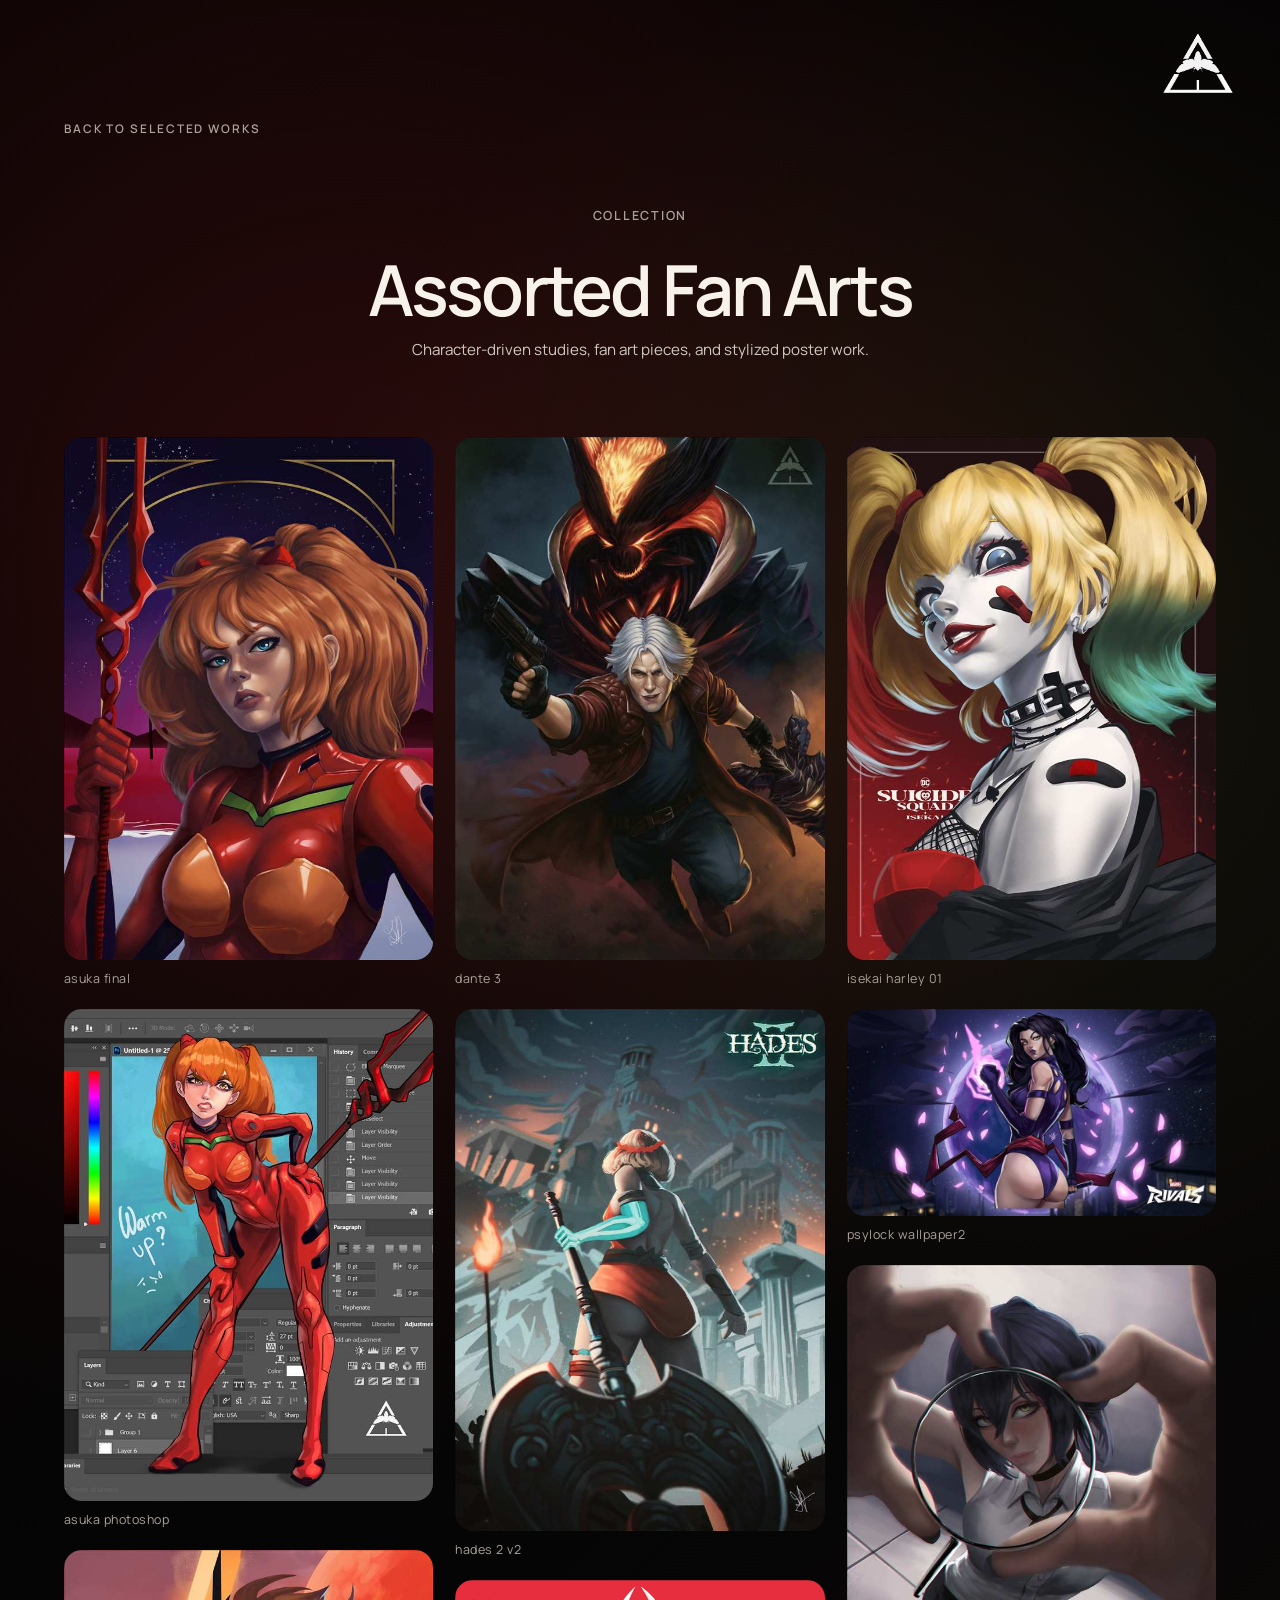
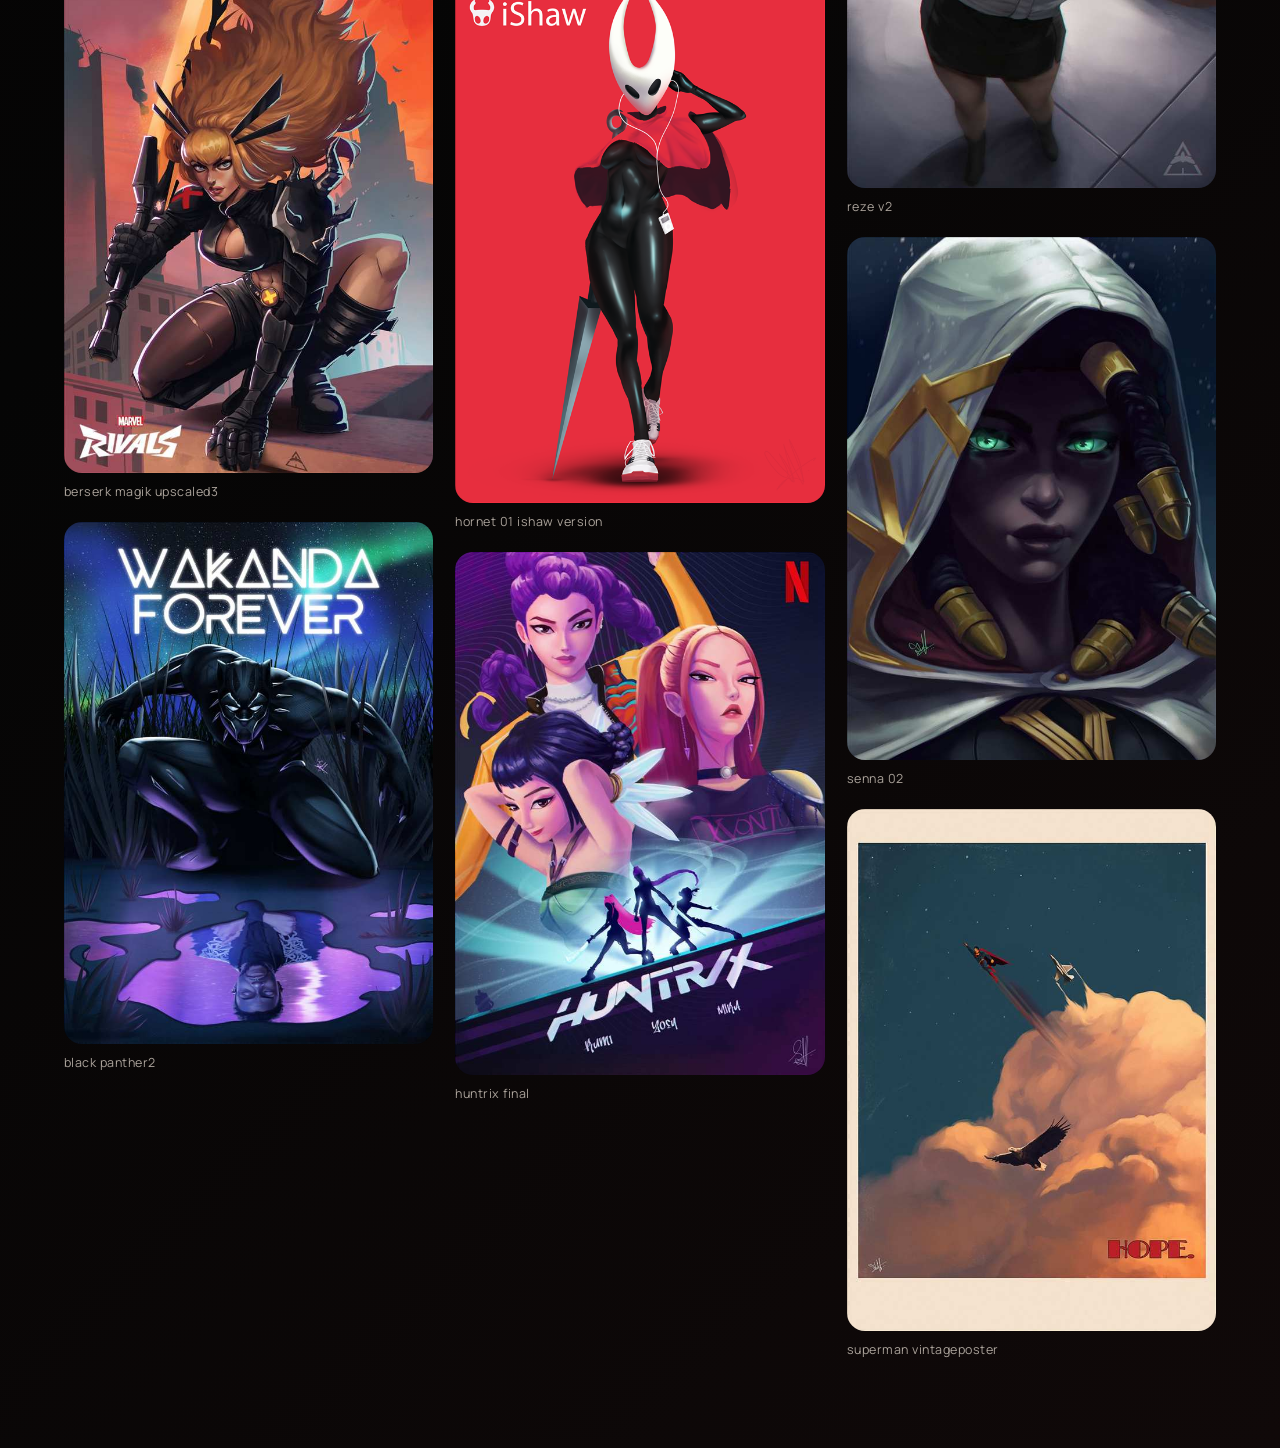
==== collection.html @ 5c8341a7 "adding" ====
﻿<!doctype html>
<html lang="en">
  <head>
    <meta charset="utf-8" />
    <meta name="viewport" content="width=device-width, initial-scale=1" />
    <title>Collection | Saif Zulfiqar</title>
    <link rel="preconnect" href="https://fonts.googleapis.com" />
    <link rel="preconnect" href="https://fonts.gstatic.com" crossorigin />
    <link
      href="https://fonts.googleapis.com/css2?family=Manrope:wght@400;500;600;700&display=swap"
      rel="stylesheet"
    />
    <link rel="stylesheet" href="styles.css" />
  </head>
  <body class="collection-page is-intro-done">
    <a class="page-logo" href="index.html#works" aria-label="Back to selected works">
      <img src="[data-uri]" alt="" />
    </a>
    <main class="gallery-shell">
      <a class="back-link reveal is-visible" href="index.html#works">Back to selected works</a>
      <header class="gallery-header reveal is-visible">
        <p class="eyebrow">Collection</p>
        <h1 id="collection-title">Selected Works</h1>
        <p id="collection-description">Explore the full collection.</p>
      </header>
      <section id="gallery-grid" class="gallery-grid" aria-label="Artwork gallery"></section>
    </main>

    <script src="collections-data.js"></script>
    <script src="gallery.js"></script>
  </body>
</html>
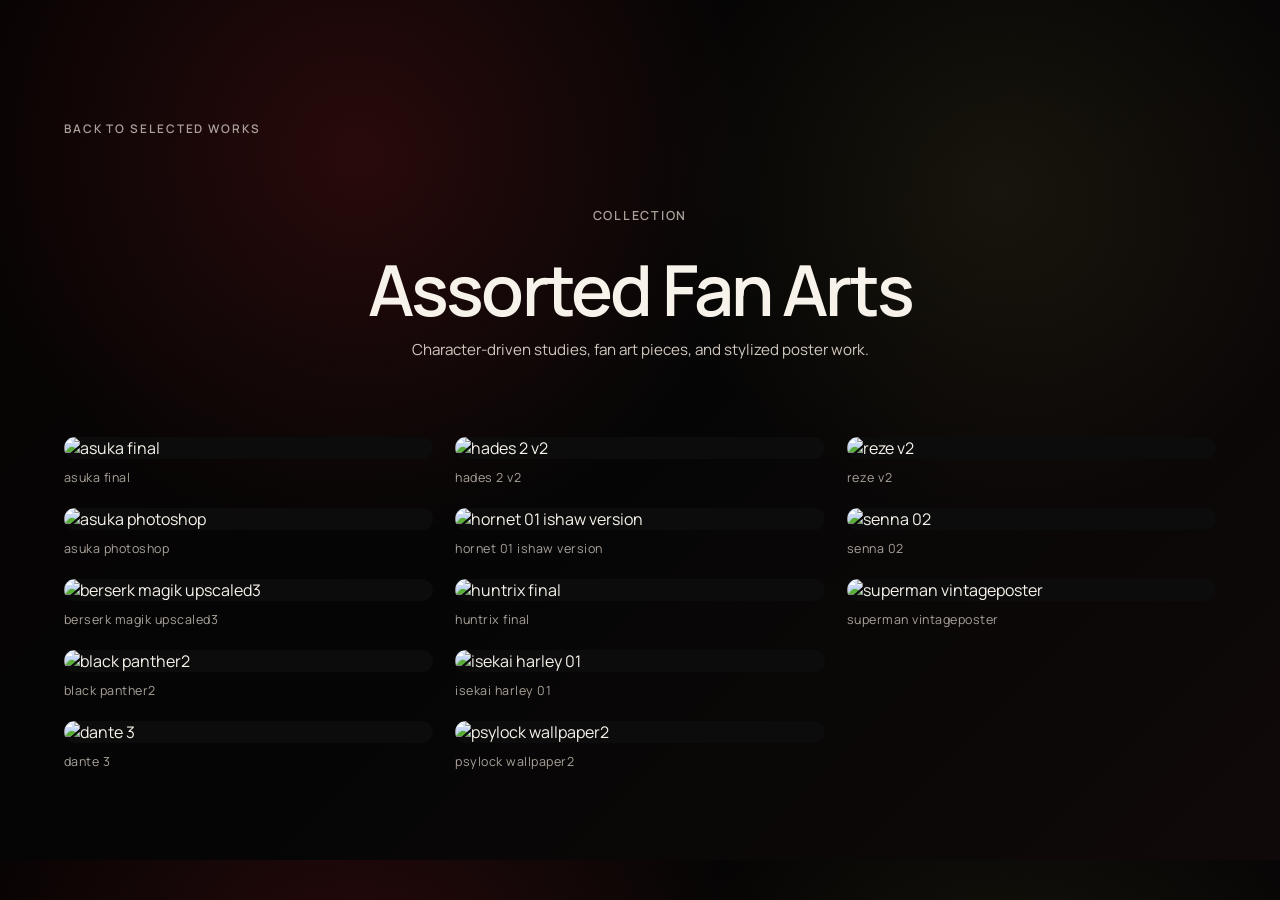
==== commit bb143e32: "adding 1" ====
--- a/collection.html
+++ b/collection.html
@@ -1,4 +1,4 @@
-﻿<!doctype html>
+<!doctype html>
 <html lang="en">
   <head>
     <meta charset="utf-8" />
@@ -14,7 +14,7 @@
   </head>
   <body class="collection-page is-intro-done">
     <a class="page-logo" href="index.html#works" aria-label="Back to selected works">
-      <img src="[data-uri]